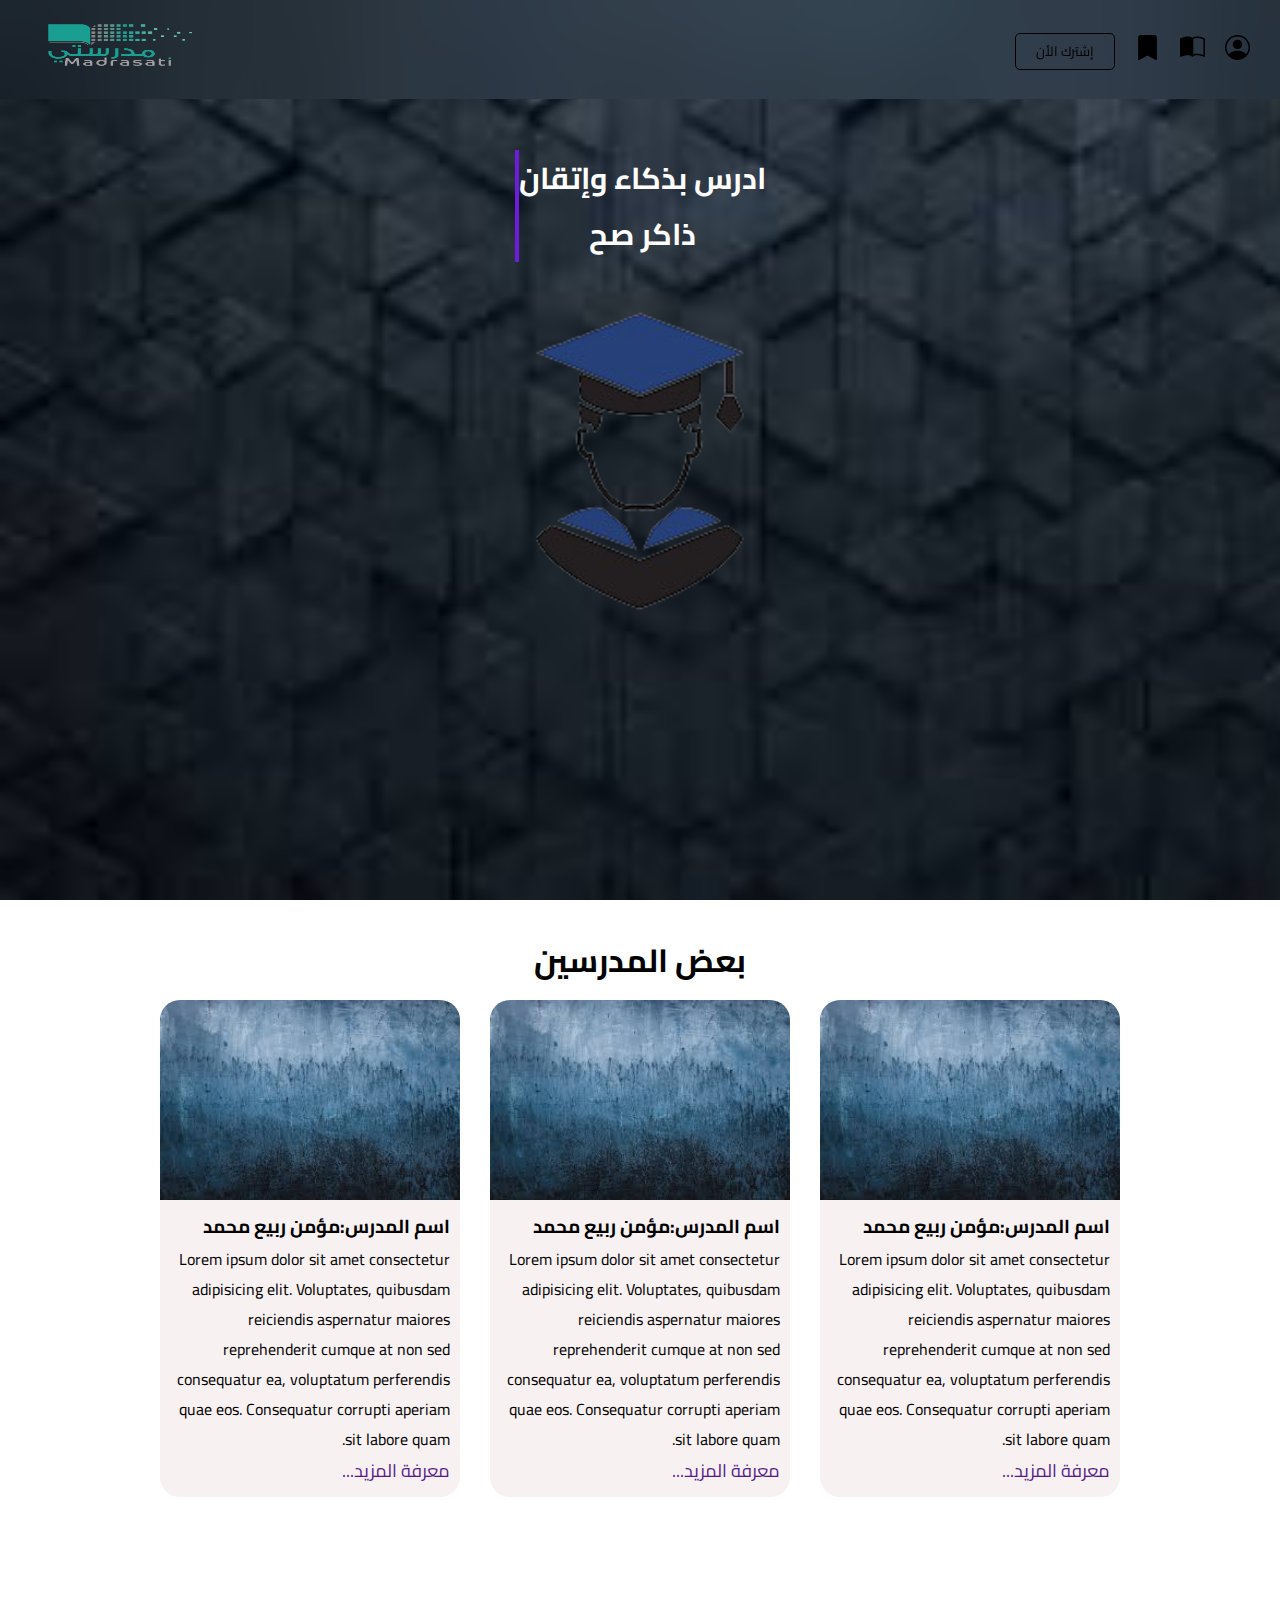
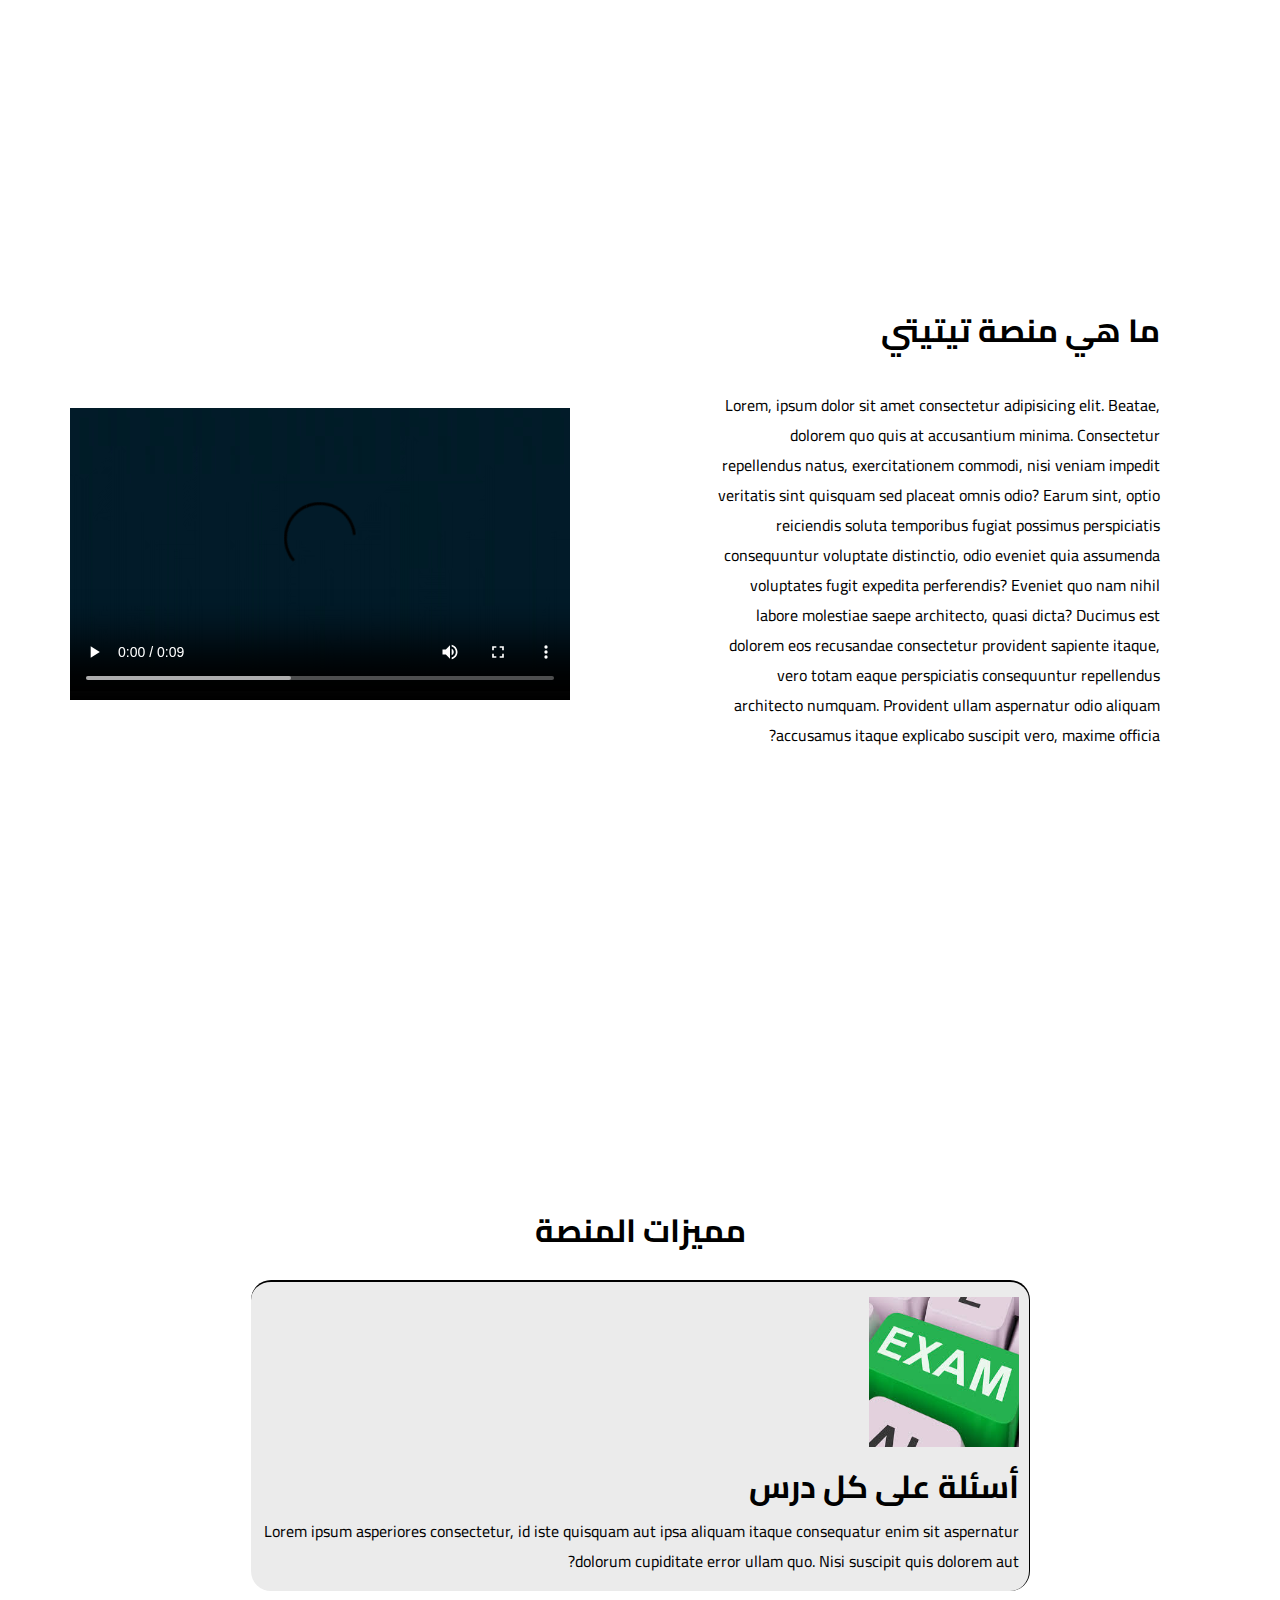
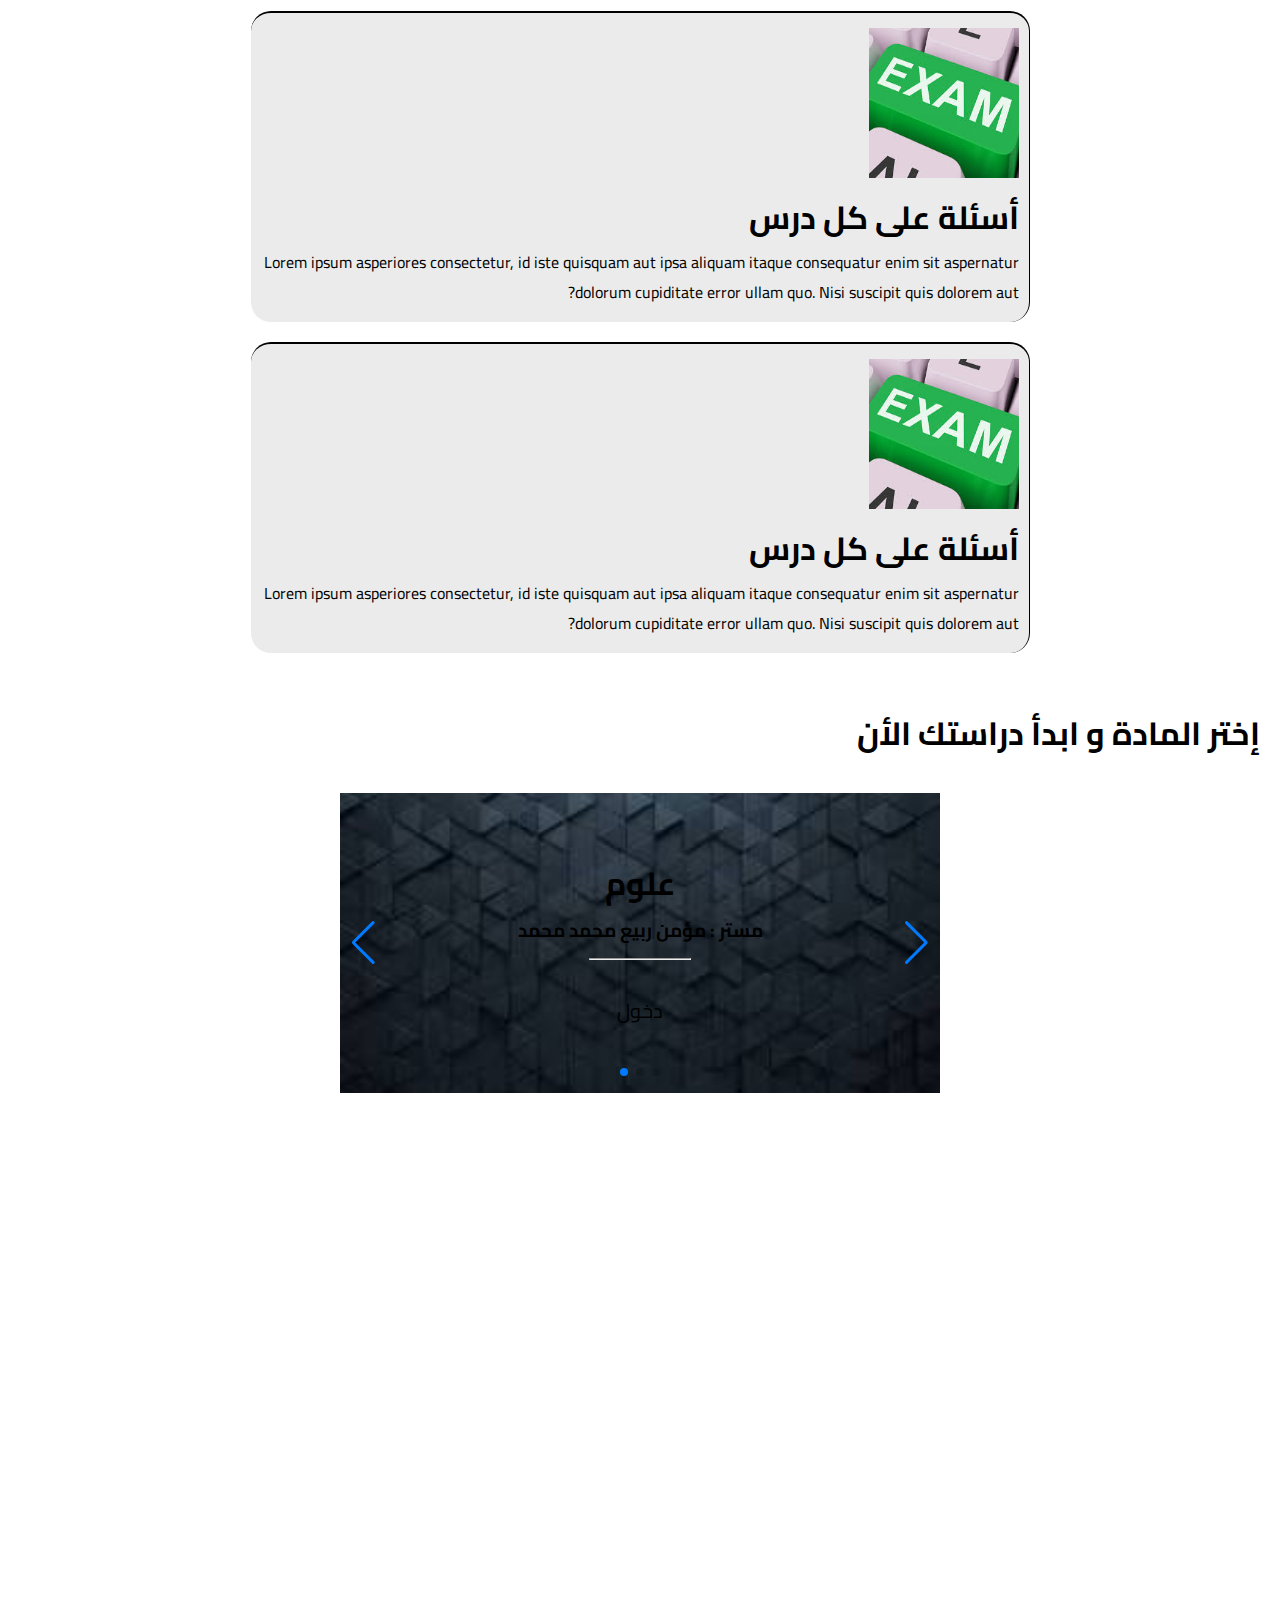
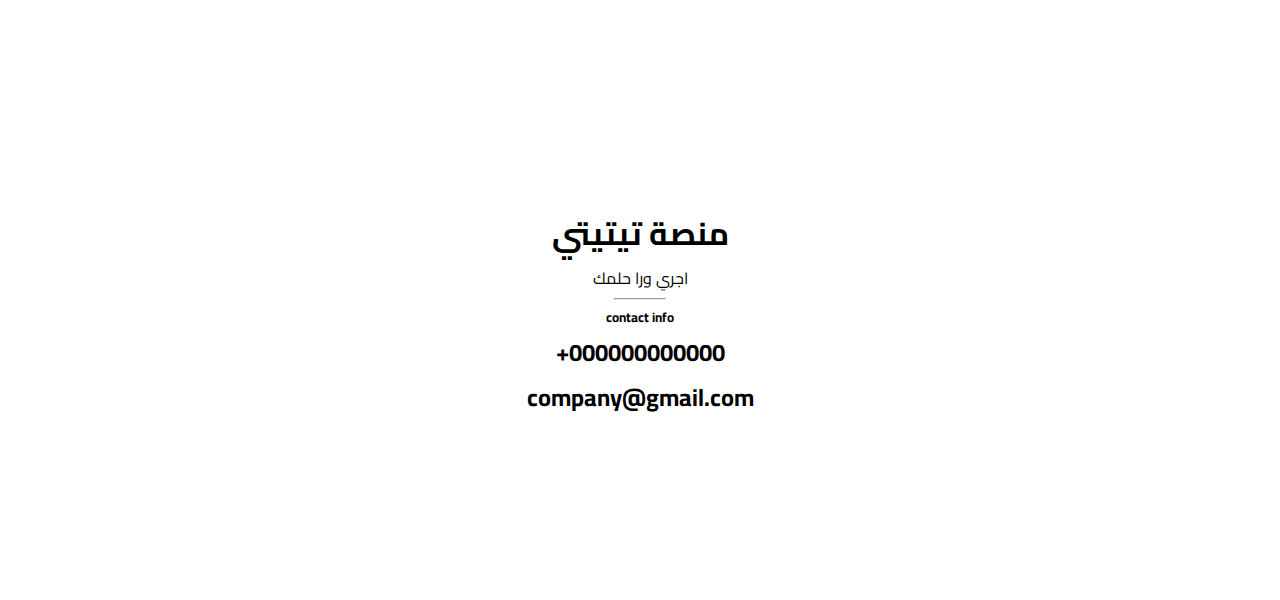
==== index.html @ 381b8d4f "first commit" ====
<!DOCTYPE html>
<html lang="en">
<head>
    <meta charset="UTF-8">
    <meta name="viewport" content="width=device-width, initial-scale=1.0">
    <title>mansa-home</title>
    <link rel="stylesheet" href="https://cdn.jsdelivr.net/npm/swiper@11/swiper-bundle.min.css"/>
    <link rel="preconnect" href="https://fonts.googleapis.com">
    <link rel="preconnect" href="https://fonts.gstatic.com" crossorigin>
    <link href="https://fonts.googleapis.com/css2?family=Cairo:wght@200..1000&family=Tajawal&display=swap" rel="stylesheet">
    <link rel="stylesheet" href="css/fonts.css">
    <link rel="stylesheet" href="css/fixed.css">
    <link rel="stylesheet" href="css/animation.css">
    <link rel="stylesheet" href="css/style-home.css">
    <link rel="stylesheet" href="css/media.css">
    <link rel="stylesheet" href="css/swiperjs.css">
</head>
<body>
    
    <header>
        <div id="icon" class="icon">
            <img src="img/26-11-2023_15_31_54_GomhuriaOnline_3911701005514.png" alt="منصة">
        </div>
        <div id="links" class="links">
            <ul>
                <li><a href="login.html">
                    <button>إشترك الأن</button>
                </a></li>
                <li><a href="subscriptions.html"><svg xmlns="http://www.w3.org/2000/svg" style="color: rgb(0, 0, 0);" width="25" height="25" fill="currentColor" class="bi bi-bookmark-fill" viewBox="0 0 16 16">
                    <path d="M2 2v13.5a.5.5 0 0 0 .74.439L8 13.069l5.26 2.87A.5.5 0 0 0 14 15.5V2a2 2 0 0 0-2-2H4a2 2 0 0 0-2 2"/>
                  </svg></a></li>
                <li><a href="category.html"><svg xmlns="http://www.w3.org/2000/svg" style="color: rgb(0, 0, 0);" width="25" height="25" fill="currentColor" class="bi bi-book-half" viewBox="0 0 16 16">
                    <path d="M8.5 2.687c.654-.689 1.782-.886 3.112-.752 1.234.124 2.503.523 3.388.893v9.923c-.918-.35-2.107-.692-3.287-.81-1.094-.111-2.278-.039-3.213.492zM8 1.783C7.015.936 5.587.81 4.287.94c-1.514.153-3.042.672-3.994 1.105A.5.5 0 0 0 0 2.5v11a.5.5 0 0 0 .707.455c.882-.4 2.303-.881 3.68-1.02 1.409-.142 2.59.087 3.223.877a.5.5 0 0 0 .78 0c.633-.79 1.814-1.019 3.222-.877 1.378.139 2.8.62 3.681 1.02A.5.5 0 0 0 16 13.5v-11a.5.5 0 0 0-.293-.455c-.952-.433-2.48-.952-3.994-1.105C10.413.809 8.985.936 8 1.783"/>
                  </svg></a></li>
                <li><a href="profile.html"><svg xmlns="http://www.w3.org/2000/svg" style="color: rgb(0, 0, 0);" width="25" height="25" fill="currentColor" class="bi bi-person-circle" viewBox="0 0 16 16">
                    <path d="M11 6a3 3 0 1 1-6 0 3 3 0 0 1 6 0"/>
                    <path fill-rule="evenodd" d="M0 8a8 8 0 1 1 16 0A8 8 0 0 1 0 8m8-7a7 7 0 0 0-5.468 11.37C3.242 11.226 4.805 10 8 10s4.757 1.225 5.468 2.37A7 7 0 0 0 8 1"/>
                  </svg></a></li>
            </ul>
        </div>
    </header>
    <section class="section-1">
        
        <center>
            <div class="sec-1-1">
                <h1>ادرس بذكاء وإتقان</h1>
                <h2>ذاكر صح</h2>
               
            </div>
        </center>
        <center>
            <div class="sec-1-2">
                <img id="firstimgsrctionone" src="img/images-removebg-preview.png" alt="">
            </div>
        </center>
    </section>
    <section class="section-2">
        <center>
            <br>
            <h1>بعض المدرسين</h1>
        </center>
        <div class="misters">
            <div class="mister">
                <img src="img/images (1).jfif" alt="">
                <h3>اسم المدرس:مؤمن ربيع محمد</h3>
                <p>Lorem ipsum dolor sit amet consectetur adipisicing elit. Voluptates, quibusdam reiciendis aspernatur maiores reprehenderit cumque at non sed consequatur ea, voluptatum perferendis quae eos. Consequatur corrupti aperiam sit labore quam.</p>
                <a href="">معرفة المزيد...</a>
            </div>
            <div class="mister">
                <img src="img/images (1).jfif" alt="">
                <h3>اسم المدرس:مؤمن ربيع محمد</h3>
                <p>Lorem ipsum dolor sit amet consectetur adipisicing elit. Voluptates, quibusdam reiciendis aspernatur maiores reprehenderit cumque at non sed consequatur ea, voluptatum perferendis quae eos. Consequatur corrupti aperiam sit labore quam.</p>
                <a href="">معرفة المزيد...</a>
            </div>
            <div class="mister">
                <img src="img/images (1).jfif" alt="">
                <h3>اسم المدرس:مؤمن ربيع محمد</h3>
                <p>Lorem ipsum dolor sit amet consectetur adipisicing elit. Voluptates, quibusdam reiciendis aspernatur maiores reprehenderit cumque at non sed consequatur ea, voluptatum perferendis quae eos. Consequatur corrupti aperiam sit labore quam.</p>
                <a href="">معرفة المزيد...</a>
            </div>
        </div>
    </section>
    <section class="section-3">
        <div class="sec-3-1">
            <h1>ما هي منصة تيتيتي</h1><br>
            <p>Lorem, ipsum dolor sit amet consectetur adipisicing elit. Beatae, dolorem quo quis at accusantium minima. Consectetur repellendus natus, exercitationem commodi, nisi veniam impedit veritatis sint quisquam sed placeat omnis odio?
            Earum sint, optio reiciendis soluta temporibus fugiat possimus perspiciatis consequuntur voluptate distinctio, odio eveniet quia assumenda voluptates fugit expedita perferendis? Eveniet quo nam nihil labore molestiae saepe architecto, quasi dicta?
            Ducimus est dolorem eos recusandae consectetur provident sapiente itaque, vero totam eaque perspiciatis consequuntur repellendus architecto numquam. Provident ullam aspernatur odio aliquam accusamus itaque explicabo suscipit vero, maxime officia?</p>

        </div>
        <div class="sec-3-2">
            <video autoplay controls class="video-now">
                <source src="videos/WhatsApp Video 2024-05-06 at 6.44.07 PM.mp4">
            </video>
        </div>
    </section>
    <div  id="up-button" class="up-button"><svg xmlns="http://www.w3.org/2000/svg" width="30px" height="30px" fill="currentColor" class="bi bi-arrow-up-square-fill" viewBox="0 0 16 16">
        <path d="M2 16a2 2 0 0 1-2-2V2a2 2 0 0 1 2-2h12a2 2 0 0 1 2 2v12a2 2 0 0 1-2 2zm6.5-4.5V5.707l2.146 2.147a.5.5 0 0 0 .708-.708l-3-3a.5.5 0 0 0-.708 0l-3 3a.5.5 0 1 0 .708.708L7.5 5.707V11.5a.5.5 0 0 0 1 0"/>
      </svg></div>
      <div class="chat-icon" id="chat-icon"><svg xmlns="http://www.w3.org/2000/svg" width="30px" height="30px" fill="currentColor" class="bi bi-whatsapp" viewBox="0 0 16 16">
        <path d="M13.601 2.326A7.85 7.85 0 0 0 7.994 0C3.627 0 .068 3.558.064 7.926c0 1.399.366 2.76 1.057 3.965L0 16l4.204-1.102a7.9 7.9 0 0 0 3.79.965h.004c4.368 0 7.926-3.558 7.93-7.93A7.9 7.9 0 0 0 13.6 2.326zM7.994 14.521a6.6 6.6 0 0 1-3.356-.92l-.24-.144-2.494.654.666-2.433-.156-.251a6.56 6.56 0 0 1-1.007-3.505c0-3.626 2.957-6.584 6.591-6.584a6.56 6.56 0 0 1 4.66 1.931 6.56 6.56 0 0 1 1.928 4.66c-.004 3.639-2.961 6.592-6.592 6.592m3.615-4.934c-.197-.099-1.17-.578-1.353-.646-.182-.065-.315-.099-.445.099-.133.197-.513.646-.627.775-.114.133-.232.148-.43.05-.197-.1-.836-.308-1.592-.985-.59-.525-.985-1.175-1.103-1.372-.114-.198-.011-.304.088-.403.087-.088.197-.232.296-.346.1-.114.133-.198.198-.33.065-.134.034-.248-.015-.347-.05-.099-.445-1.076-.612-1.47-.16-.389-.323-.335-.445-.34-.114-.007-.247-.007-.38-.007a.73.73 0 0 0-.529.247c-.182.198-.691.677-.691 1.654s.71 1.916.81 2.049c.098.133 1.394 2.132 3.383 2.992.47.205.84.326 1.129.418.475.152.904.129 1.246.08.38-.058 1.171-.48 1.338-.943.164-.464.164-.86.114-.943-.049-.084-.182-.133-.38-.232"/>
      </svg></div>
    <section class="section-4">
        <center>
            <h1>مميزات المنصة</h1>
        </center>
            <div class="sec-4-1">
                <div class="function">
                    <img src="img/images (2).jfif" alt="">
                    <h1>أسئلة على كل درس</h1>
                    <p>Lorem ipsum  asperiores consectetur, id iste quisquam aut ipsa aliquam itaque consequatur enim sit aspernatur dolorum cupiditate error ullam quo. Nisi suscipit quis dolorem aut?</p>
                </div>
                <div class="function">
                    <img src="img/images (2).jfif" alt="">
                    <h1>أسئلة على كل درس</h1>
                    <p>Lorem ipsum  asperiores consectetur, id iste quisquam aut ipsa aliquam itaque consequatur enim sit aspernatur dolorum cupiditate error ullam quo. Nisi suscipit quis dolorem aut?</p>
                </div>
                <div class="function">
                    <img src="img/images (2).jfif" alt="">
                    <h1>أسئلة على كل درس</h1>
                    <p>Lorem ipsum  asperiores consectetur, id iste quisquam aut ipsa aliquam itaque consequatur enim sit aspernatur dolorum cupiditate error ullam quo. Nisi suscipit quis dolorem aut?</p>
                </div>
            </div>
            
    </section>
    <section class="section-5">
        <div class="sec-5-1">
            <h1>إختر المادة و ابدأ دراستك الأن</h1>
        </div>
        <div class="sec-5-2">
            <div class="swiper">
                <!-- Additional required wrapper -->
                <div class="swiper-wrapper">
                  <!-- Slides -->
                  <div style="background: url('../img/images.jfif');background-size: cover;background-repeat: no-repeat;" class="swiper-slide">
                    <center>
                        <br><br>
                        <h1>علوم</h1>
                        <h3> مستر : مؤمن ربيع محمد محمد </h3>
                        <hr style="margin-top: 10px;" width="100px">
                        <br>
                        <button>دخول</button>
                    </center>
                    
                  </div>
                  <div style="background: url('../img/images (1).jfif');background-size: cover;background-repeat: no-repeat;" class="swiper-slide">
                    <center>
                        <br><br>
                        <h1>علوم</h1>
                        <h3> مستر : مؤمن ربيع محمد محمد </h3>
                        <hr style="margin-top: 10px;" width="100px">
                        <br>
                        <button>دخول</button>
                    </center>
                  </div>
                  <div style="background: url('../img/cute-abstract-modern-background-free-vector.jpg');background-size: cover;background-repeat: no-repeat;" class="swiper-slide">
                    <center>
                        <br><br>
                        <h1>علوم</h1>
                        <h3> مستر : مؤمن ربيع محمد محمد </h3>
                        <hr style="margin-top: 10px;" width="100px">
                        <br>
                        <button>دخول</button>
                    </center>
                  </div>
                  ...
                </div>
                <!-- If we need pagination -->
                <div class="swiper-pagination"></div>
              
                <!-- If we need navigation buttons -->
                <div class="swiper-button-prev"></div>
                <div class="swiper-button-next"></div>
              
                <!-- If we need scrollbar -->
                
              </div>
        </div>
    </section>
    <footer>
        <center>
            <h1>منصة تيتيتي</h1>
            <p>اجري ورا حلمك</p>
            <hr style="width: 50px;margin-top: 5px;margin-bottom: 5px;">
            <h5>contact info</h5>
            <h2>+000000000000</h2>
            <h2>company@gmail.com</h2>
            <br>
            
        </center>
    </footer>
    <script src="js/parallax.js"></script>
    <script src="js/animation.js"></script>
    <script src="https://cdn.jsdelivr.net/npm/swiper@11/swiper-bundle.min.js"></script>
    <script>
        const swiper = new Swiper('.swiper', {
  // Optional parameters
  
  loop: true,

  // If we need pagination
  pagination: {
    el: '.swiper-pagination',
  },

  // Navigation arrows
  navigation: {
    nextEl: '.swiper-button-next',
    prevEl: '.swiper-button-prev',
  },

  // And if we need scrollbar
  scrollbar: {
    el: '.swiper-scrollbar',
  },
});
    </script>
</body>
</html>
---- css/fonts.css ----
*{
    font-family: "Cairo", sans-serif;
}
---- css/fixed.css ----
section{
    min-height: 100vh;
    
    
}
*{
    margin: 0;
    padding: 0;
}
header{
    
    backdrop-filter: blur(50px);
    position: fixed;
    width: 100%;
    z-index: 99;
    display: flex;
    justify-content: space-between;
    overflow: hidden;
    padding-top: 20px;
    padding-bottom: 20px;
    .icon{
        padding-left: 30px;
        img{
            width: 180px;
            height: 50px;
        }
    }
    .links{
        padding-right: 30px;
        button{
            background: none;
            border: 1px solid rgb(0, 0, 0);
            padding-left: 20px;
            padding-right: 20px;
            color: rgb(0, 0, 0);
            padding-top: 5px;
            padding-bottom: 5px;
            border-radius: 5px;
            cursor: pointer;
        }
        ul{
            display: flex;
            gap: 20px;
            align-items: center;
            padding-top: 13px;
            li{
                list-style: none;
                :hover{
                    color: #702bbe;
                }
            }
            
        } 
    }
}
---- css/animation.css ----
.sec-1-1{
    display: inline-block;
    text-align: center;
    direction: rtl;
}
.sec-1-1 {
  h1{
    color: #fff;
    font-family: "Cairo", sans-serif;
    overflow: hidden; /* Ensures the content is not revealed until the animation */
    border-left: .15em solid rgb(110, 28, 218); /* The typwriter cursor */
    white-space: nowrap; /* Keeps the content on a single line */
    margin: 0 auto; /* Gives that scrolling effect as the typing happens */
    letter-spacing: .15em; /* Adjust as needed */
    animation: 
      typing 3.5s steps(30, end),
      blink-caret .5s step-end infinite;
  }
  h2{
    color: #fff;
    font-family: "Cairo", sans-serif;
    overflow: hidden; /* Ensures the content is not revealed until the animation */
    border-left: .15em solid rgb(110, 28, 218); /* The typwriter cursor */
    white-space: nowrap; /* Keeps the content on a single line */
    margin: 0 auto; /* Gives that scrolling effect as the typing happens */
    letter-spacing: .15em; /* Adjust as needed */
    animation: 
      typing 3.5s steps(30, end),
      blink-caret .5s step-end infinite;
  }  
      
  }
  
  /* The typing effect */
  @keyframes typing {
    from { width: 0 }
    to { width: 100% }
  }
  
  /* The typewriter cursor effect */
  @keyframes blink-caret {
    from, to { border-color: transparent }
    50% { border-color: rgb(145, 49, 235) }
  }
---- css/style-home.css ----
*{
    margin: 0;
    padding: 0;
}
.up-button{
    display: none;
    right: 10px;
    bottom: 10px;
    position: fixed;
    height: 30px;
    width: 30px;
    z-index: 999;
    padding: 5px;
    border-radius: 4px;
    cursor: pointer;
}
.chat-icon{
    display: none;
    right: 50px;
    bottom: 50px;
    height: 30px;
    width: 30px;
    z-index: 999;
    padding: 5px;
    border-radius: 4px;
    cursor: pointer;
}

.section-1{
    background: rgba(0, 0, 0, 0.4);
    
    overflow: hidden;
    background-image: url("../img/images.jfif");
    background-size: cover;
    background-attachment: fixed;
    background-repeat: no-repeat;
    .sec-1-1{
        padding-top: 150px;
        color: #ffffff;
        justify-content: center;
        align-items: center;
        text-align: center;
        h1,h2{
            font-size: 30px;
        }
        
    }
    .sec-1-2{
        padding-top: 40px;
        align-items: center;
        justify-content: center;
        img{
            height: 300px;

        }
    }
}
.section-2{
    
    .misters{
        padding-top: 10px;
        direction: rtl;
        justify-content: center;
        display: flex;
        flex-wrap: wrap;
        gap: 30px;
        .mister{
            background-color: #f8f1f1;
            border-radius: 20px 20px 20px 20px;
            direction: rtl;
            width: 300px;
            padding-bottom: 10px;
            h3{
                padding-right: 10px;
            }
            p{
                padding-right: 10px;
            }
            img{
                border-radius: 20px 20px 0px 0px;
                width: 100%;
            }
            a{
                padding-top: 5px;
                padding-right: 10px;
                font-size: 18px;
                text-decoration: none;
            }
        }
    }
}
.section-3{
    padding-top: 100px;
    display: flex;
    direction: rtl;
    flex-wrap: wrap;
    justify-content: space-around;
    
    .sec-3-1{
        padding-right: 50px;
        width: 450px;
    }
    .sec-3-2{
        .video-now{
            width: 500px;
            height: 300px;
            padding-top: 100px;
        }
    }
}
.section-4{
    
    .sec-4-1{
        padding-top: 20px;
        direction: rtl;
        display: flex;
        flex-direction: column;
        gap: 20px;
        justify-content: center;
        align-items: center;
        .function{
            direction: rtl;
            padding-right: 10px;
            background-color: rgb(235, 235, 235);
            border-radius: 20px;
            width: 60%;
            padding-top: 15px;
            padding-bottom: 15px;
            border-top: 2px solid black;
            border-right: 1px solid black;
            img{
                padding-right: 0;
                width: 150px;
                height: 150px;

            }
        }
    }
}
.section-5{
    padding-top: 50px;
    .sec-5-1{
        direction: rtl;
        padding-right: 20px;
        padding-bottom: 30px;
    }
}
footer{
    
    padding-top: 200px;
    padding-bottom: 150px;
}
---- css/media.css ----
@media (min-aspect-ratio:16/9){
    .video-background{
        width: 100%;
        height: auto;
    }
}
@media (max-aspect-ratio:16/9){
    .video-background{
        width: auto;
        height: 100%;
    }
}
---- css/swiperjs.css ----
.swiper {
    width: 600px;
    height: 300px;
}
.swiper-slide{
    align-items: center;
    justify-content: center;
    text-align: center;
    background-color: aquamarine;
    button{
        background: none;
        font-size: 20px;
        border: none;
        cursor: pointer;
        padding-top: 2px;
        padding-bottom: 2px;
        padding-right: 5px;
        padding-left: 5px;
    }
    button:hover{
        border: 1px solid black;
        border-radius: 10px;
        
    }
}
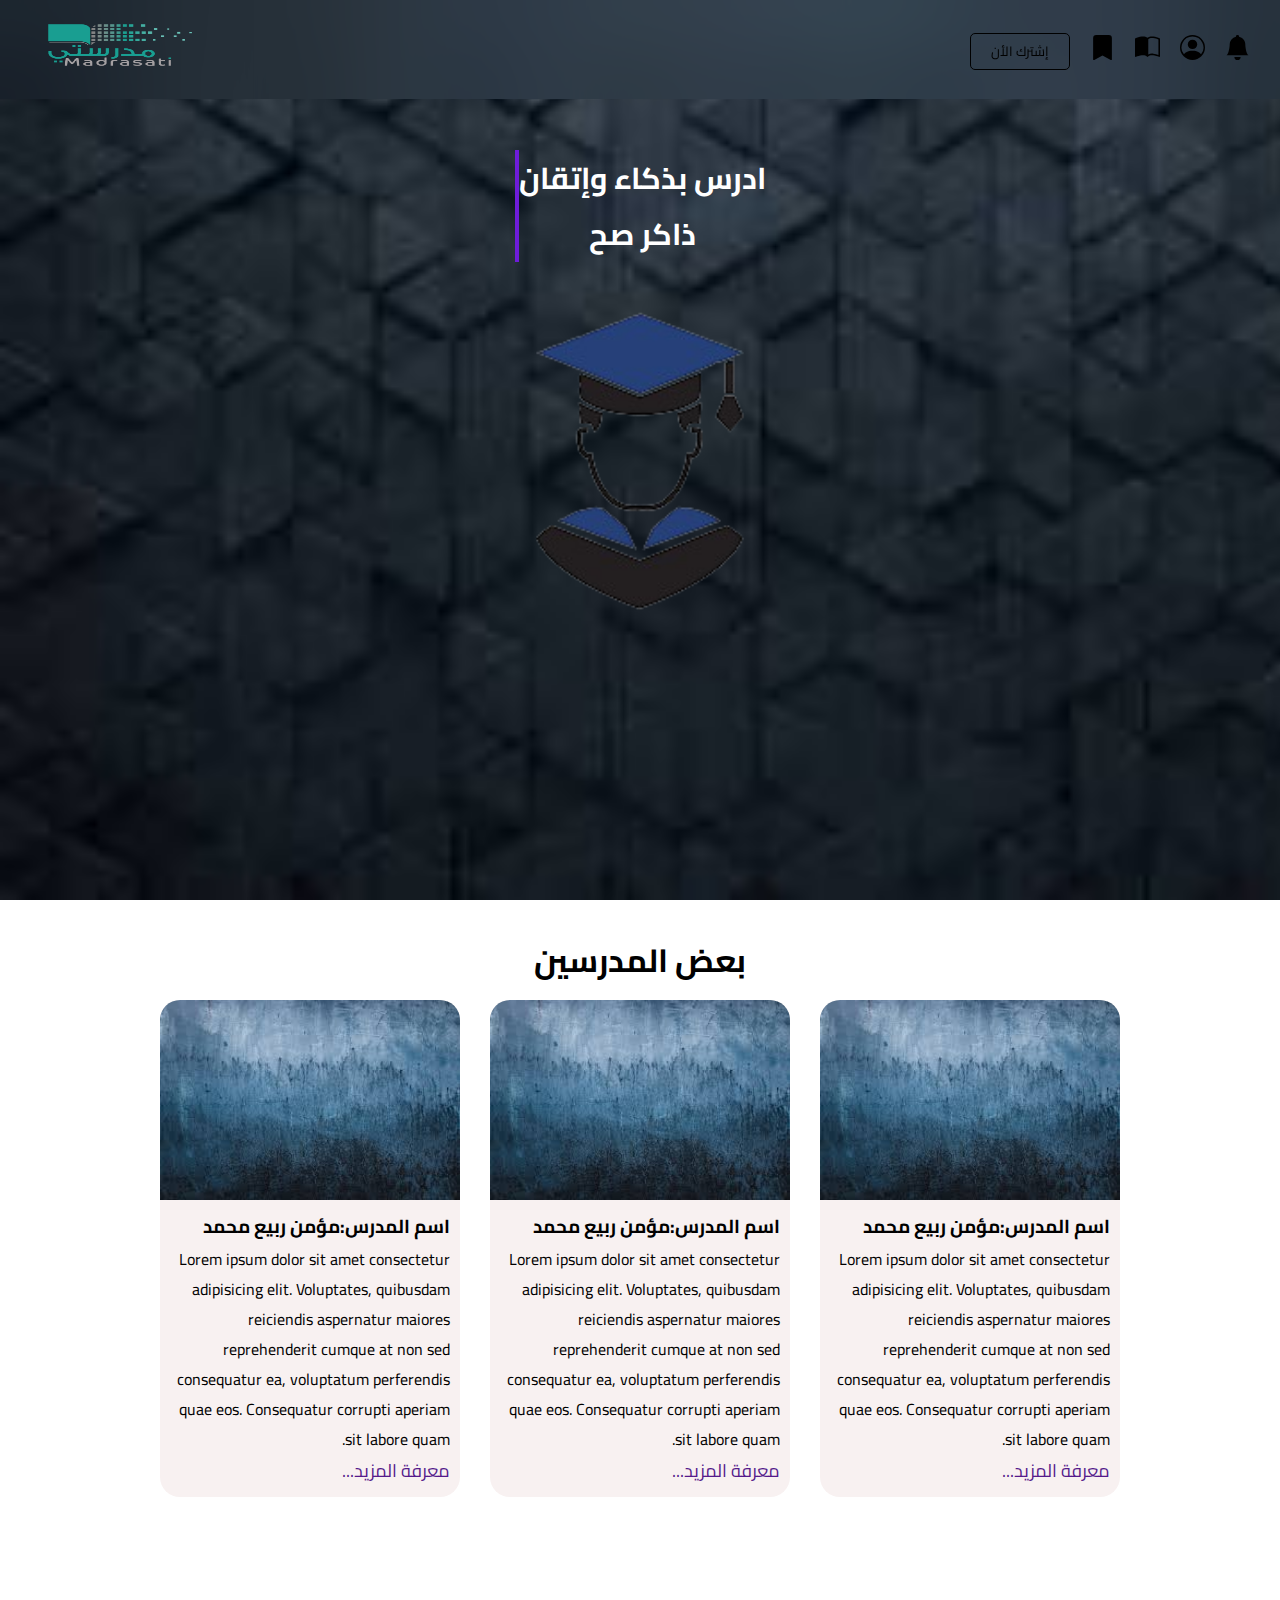
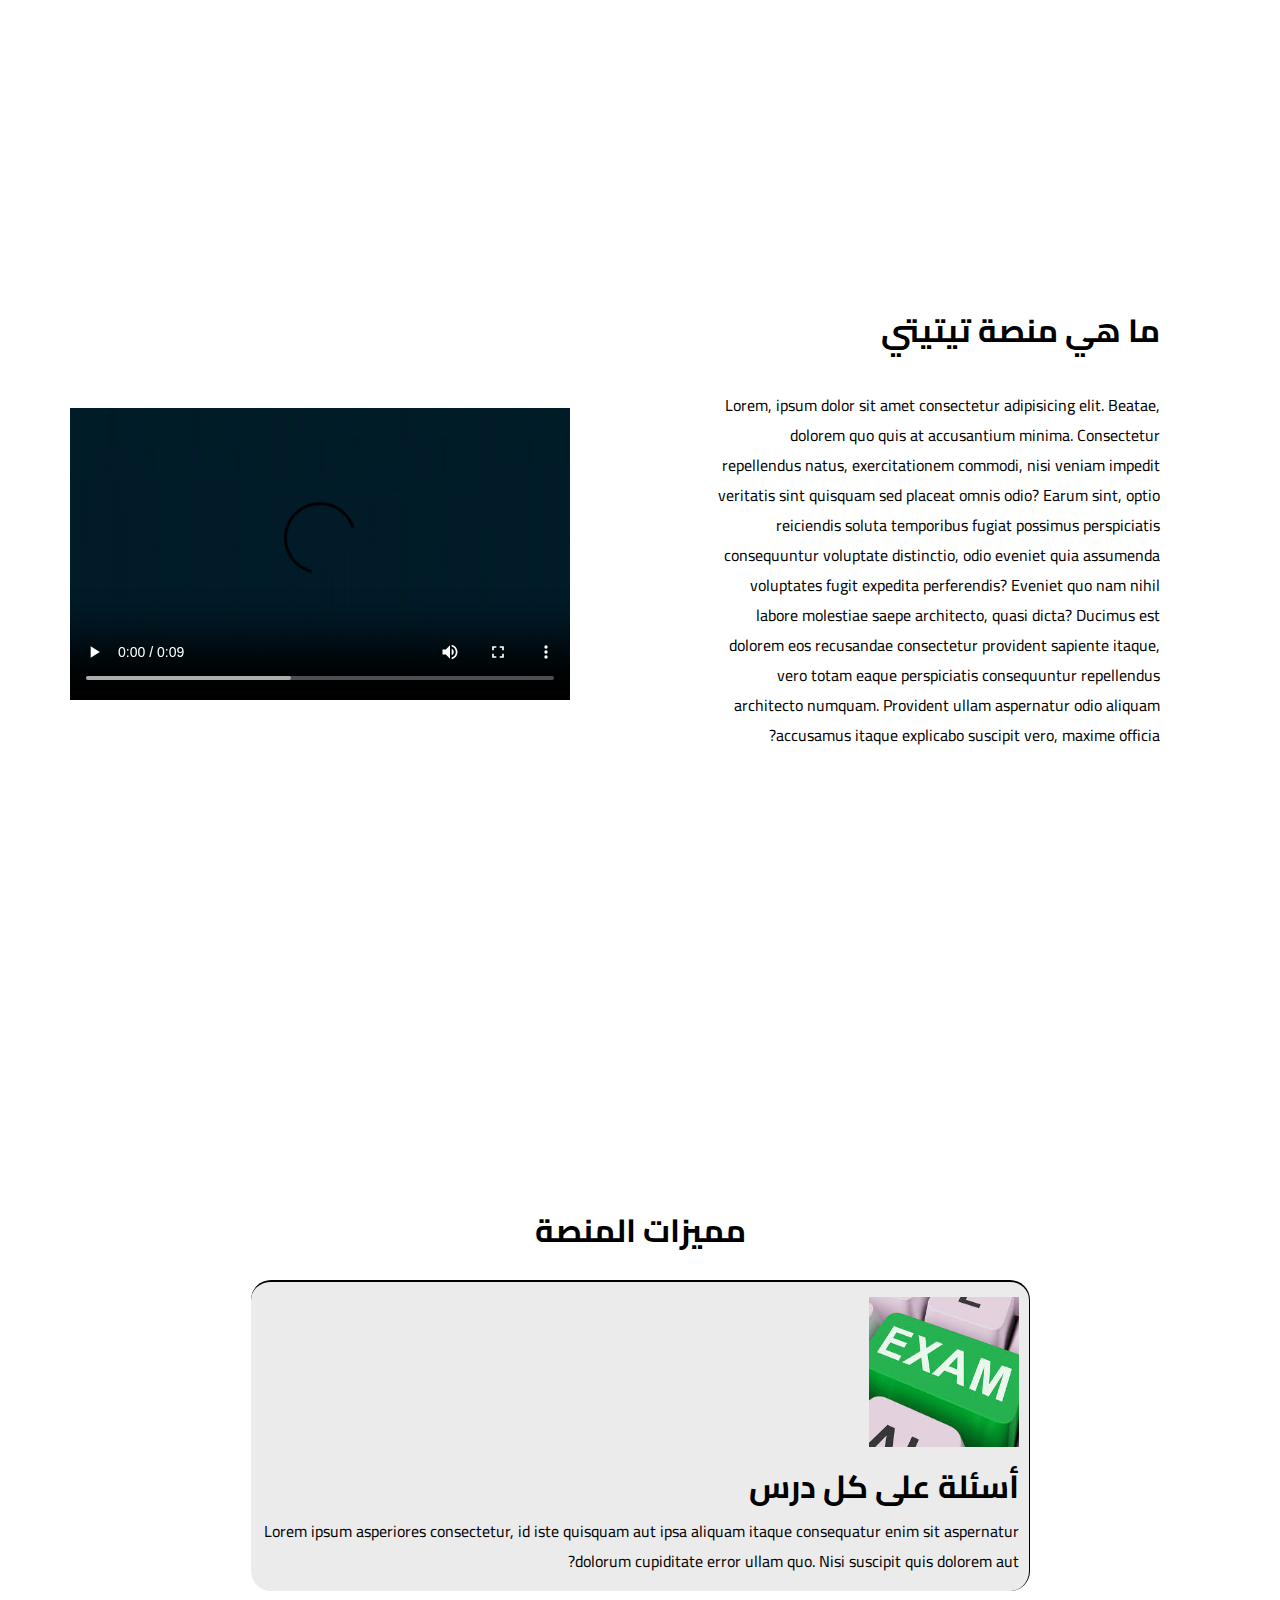
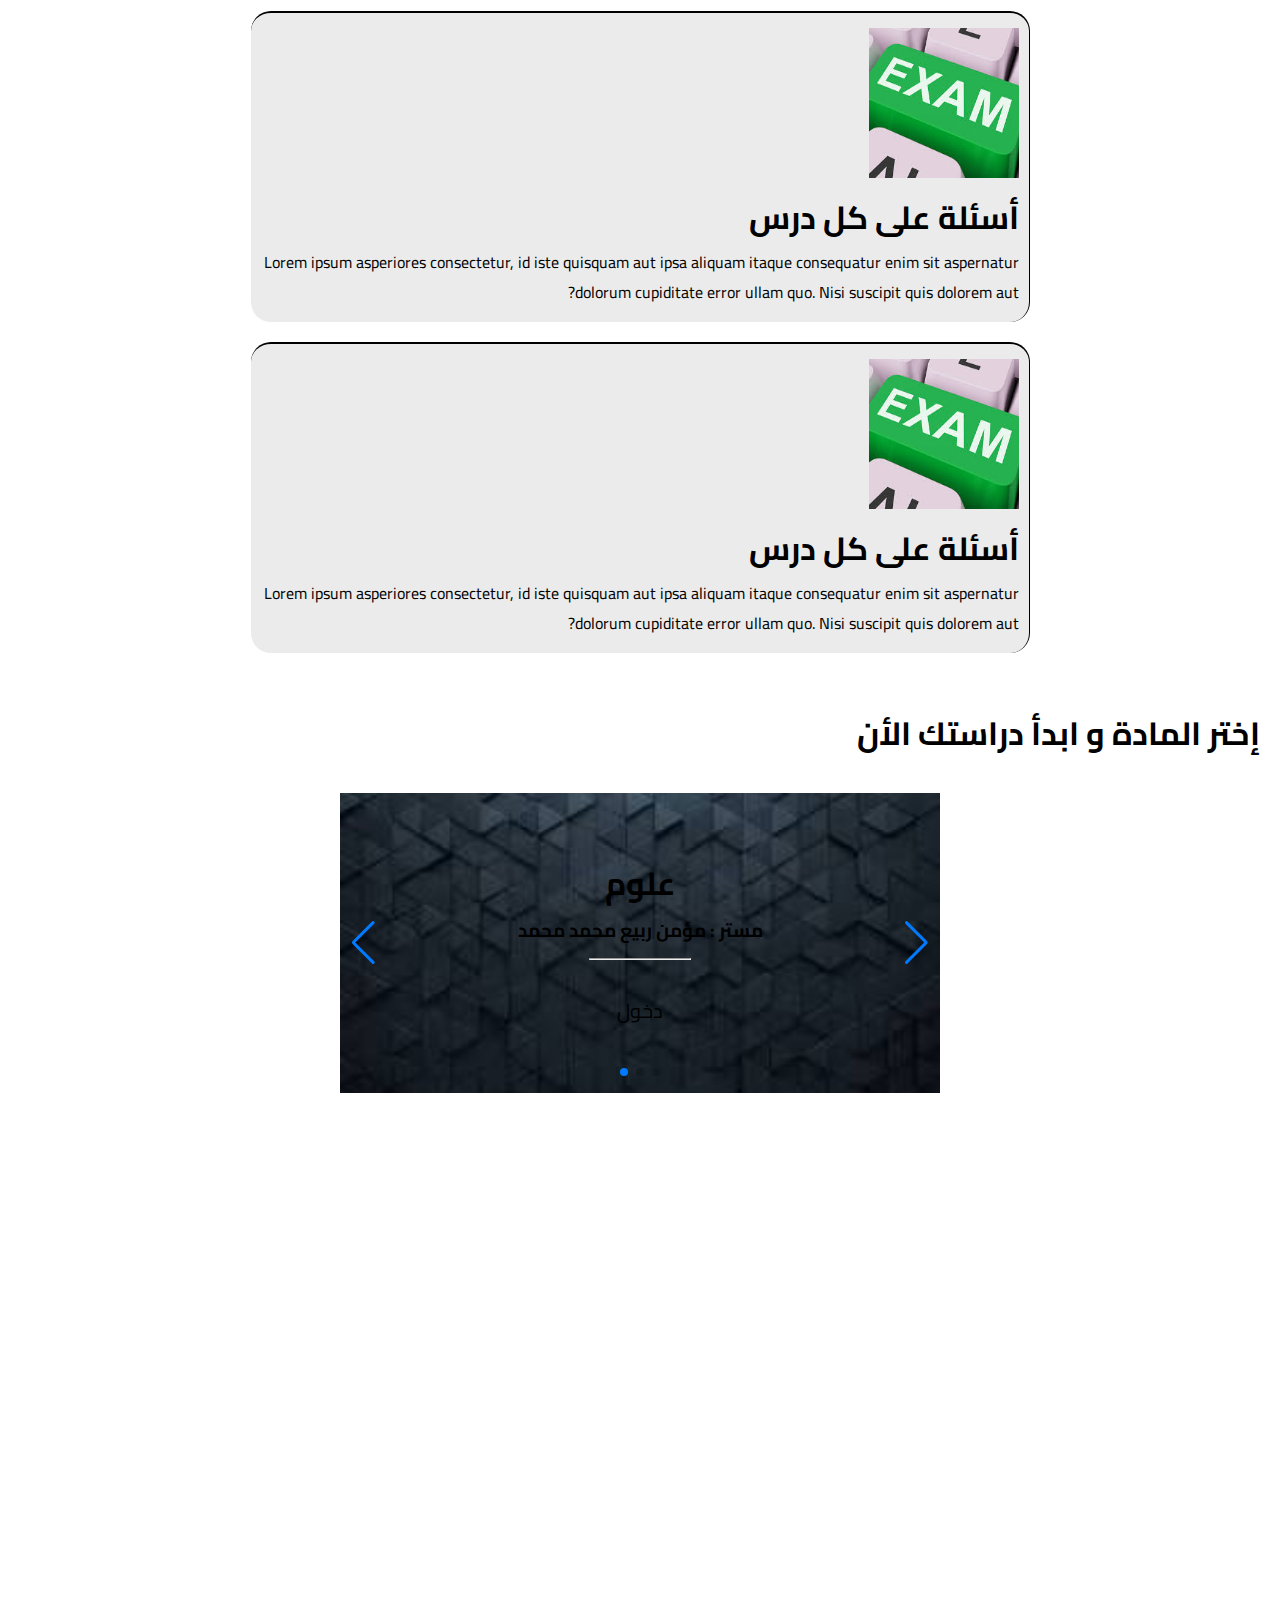
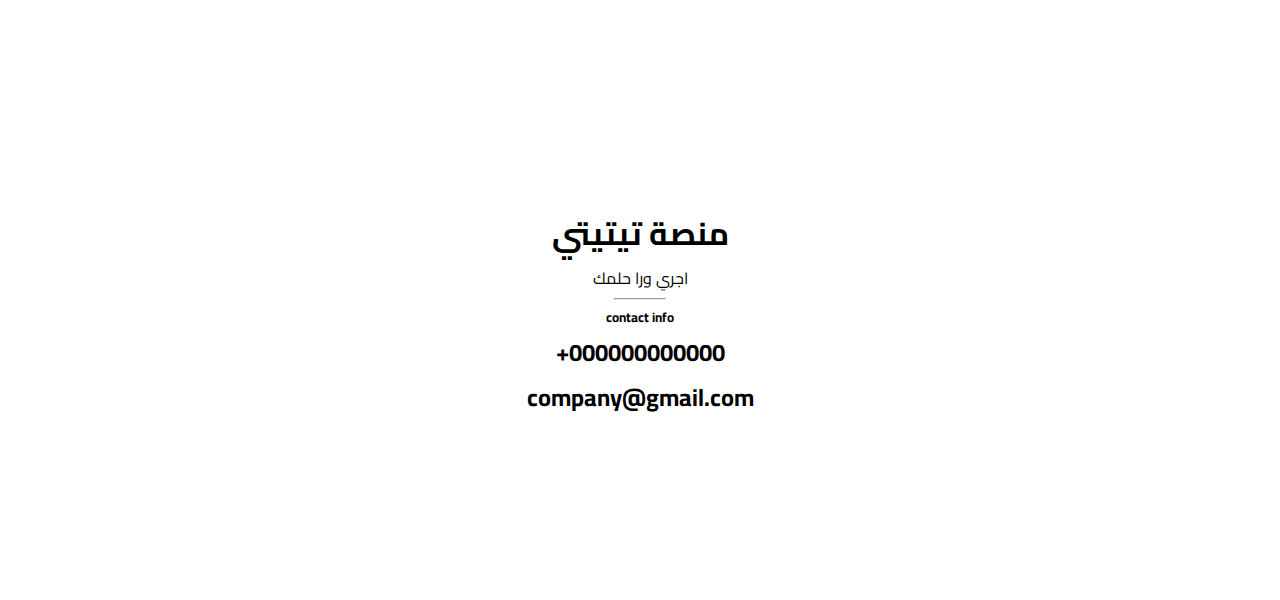
==== commit b2e3f3a5: "hh" ====
--- a/index.html
+++ b/index.html
@@ -36,6 +36,14 @@
                     <path d="M11 6a3 3 0 1 1-6 0 3 3 0 0 1 6 0"/>
                     <path fill-rule="evenodd" d="M0 8a8 8 0 1 1 16 0A8 8 0 0 1 0 8m8-7a7 7 0 0 0-5.468 11.37C3.242 11.226 4.805 10 8 10s4.757 1.225 5.468 2.37A7 7 0 0 0 8 1"/>
                   </svg></a></li>
+                  <li>
+                    <a href="notifacation.html">
+                        <svg xmlns="http://www.w3.org/2000/svg" width="25" height="25" style="color: rgb(0, 0, 0);" fill="currentColor" class="bi bi-bell-fill" viewBox="0 0 16 16">
+                            <path d="M8 16a2 2 0 0 0 2-2H6a2 2 0 0 0 2 2m.995-14.901a1 1 0 1 0-1.99 0A5 5 0 0 0 3 6c0 1.098-.5 6-2 7h14c-1.5-1-2-5.902-2-7 0-2.42-1.72-4.44-4.005-4.901"/>
+                          </svg>
+                          
+                    </a>
+                  </li>
             </ul>
         </div>
     </header>
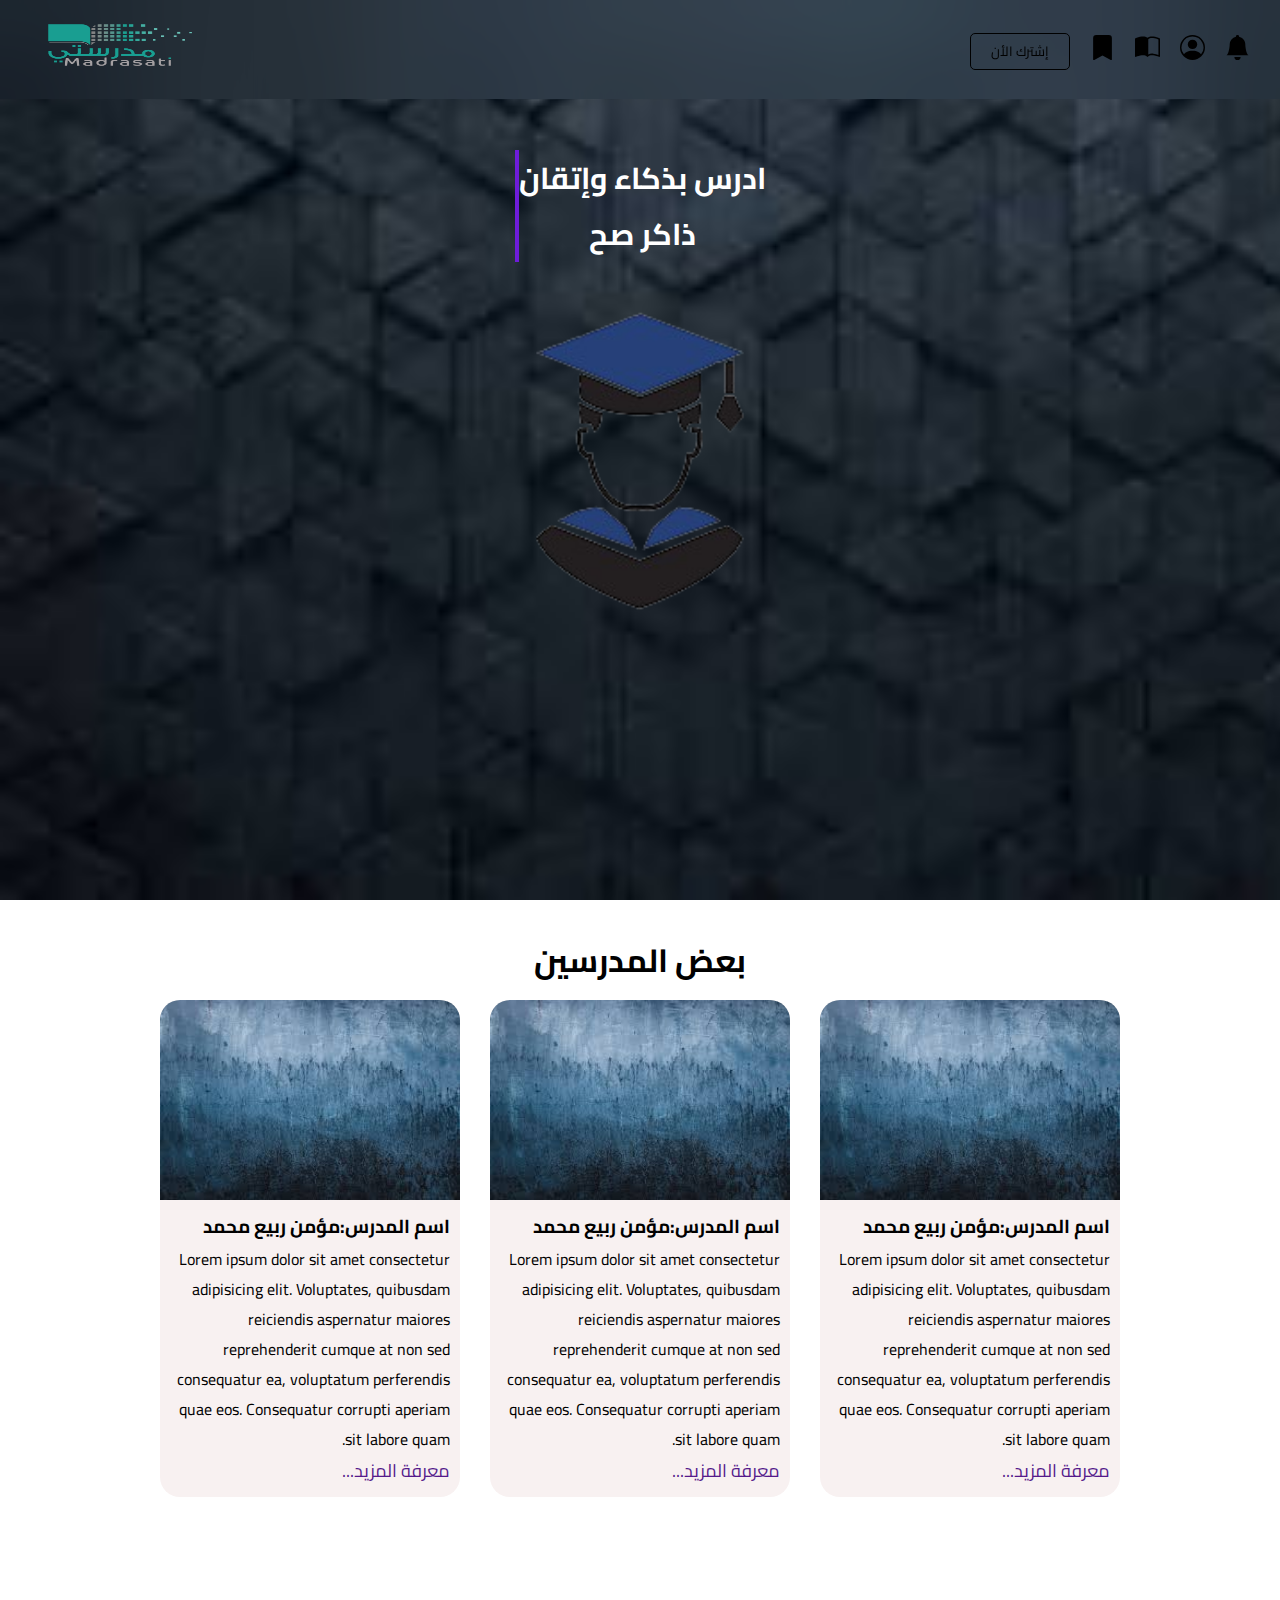
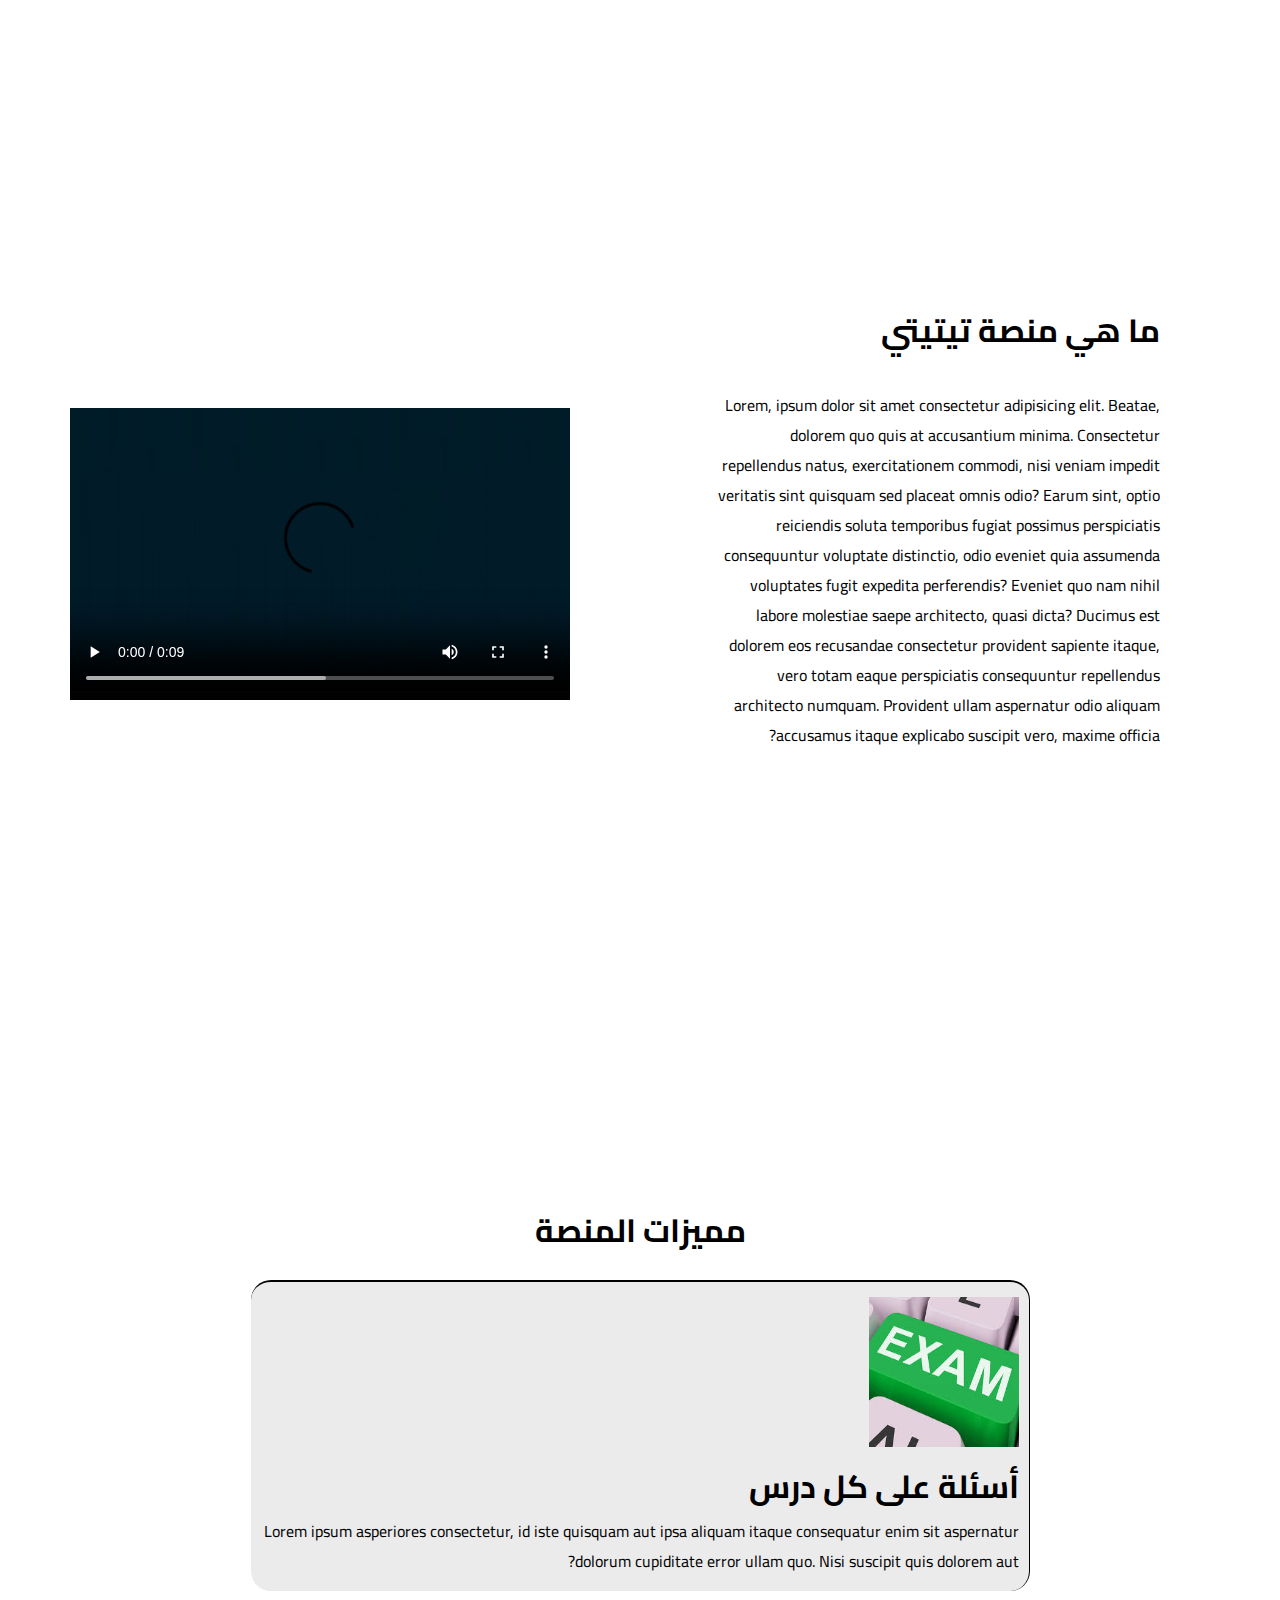
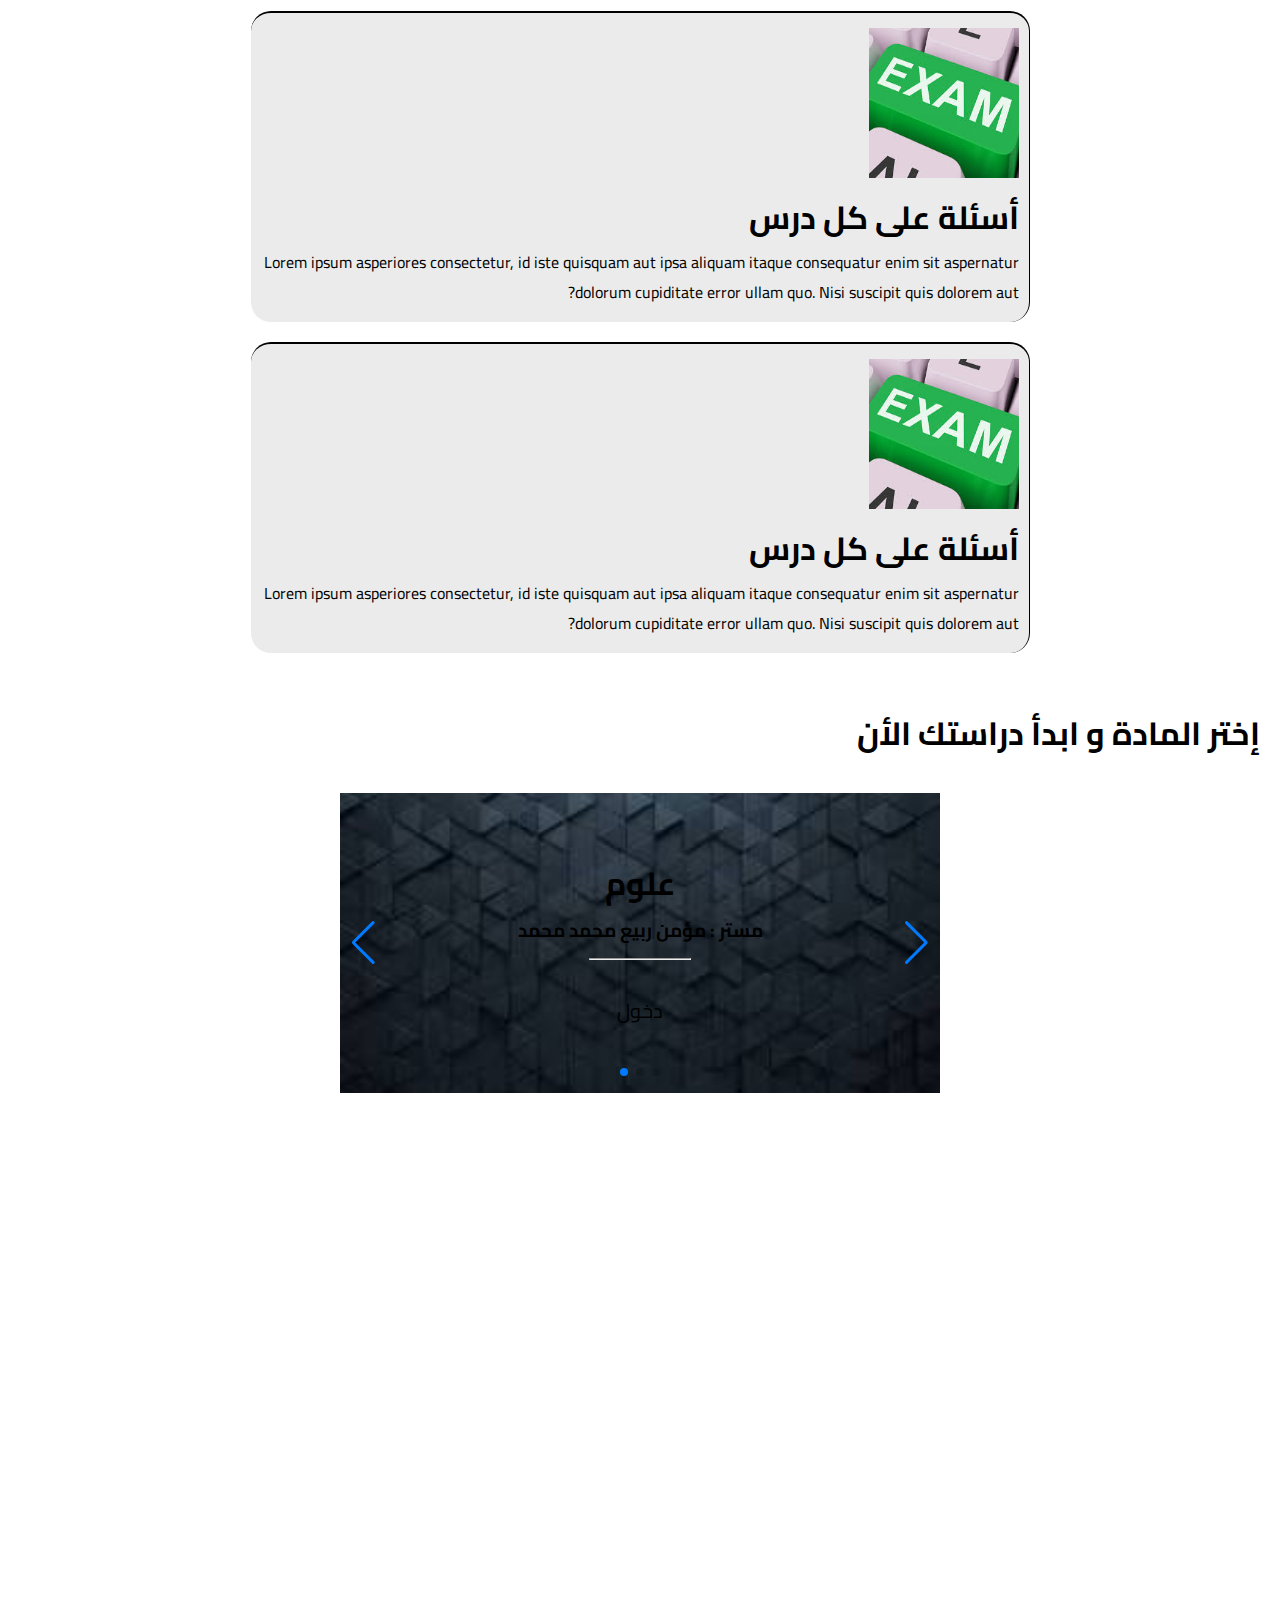
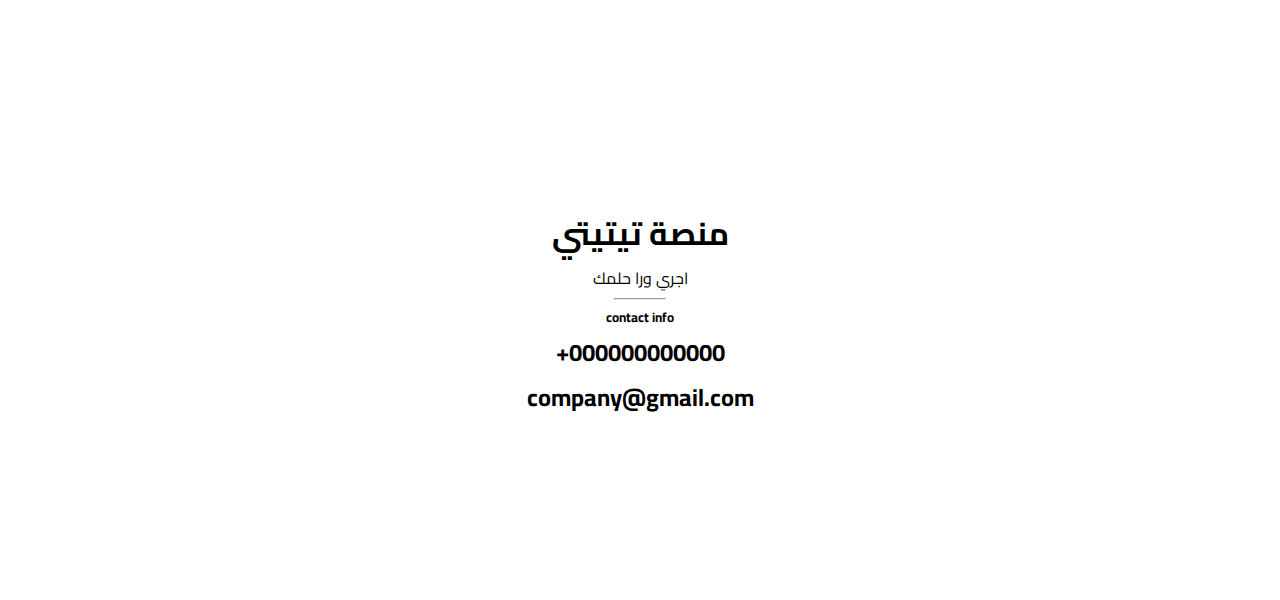
==== commit f69f5267: "منع من التنزيل الفيديو" ====
--- a/index.html
+++ b/index.html
@@ -97,7 +97,7 @@
 
         </div>
         <div class="sec-3-2">
-            <video autoplay controls class="video-now">
+            <video autoplay controls class="video-now" controls autoplay controlsList="nodownload">
                 <source src="videos/WhatsApp Video 2024-05-06 at 6.44.07 PM.mp4">
             </video>
         </div>
